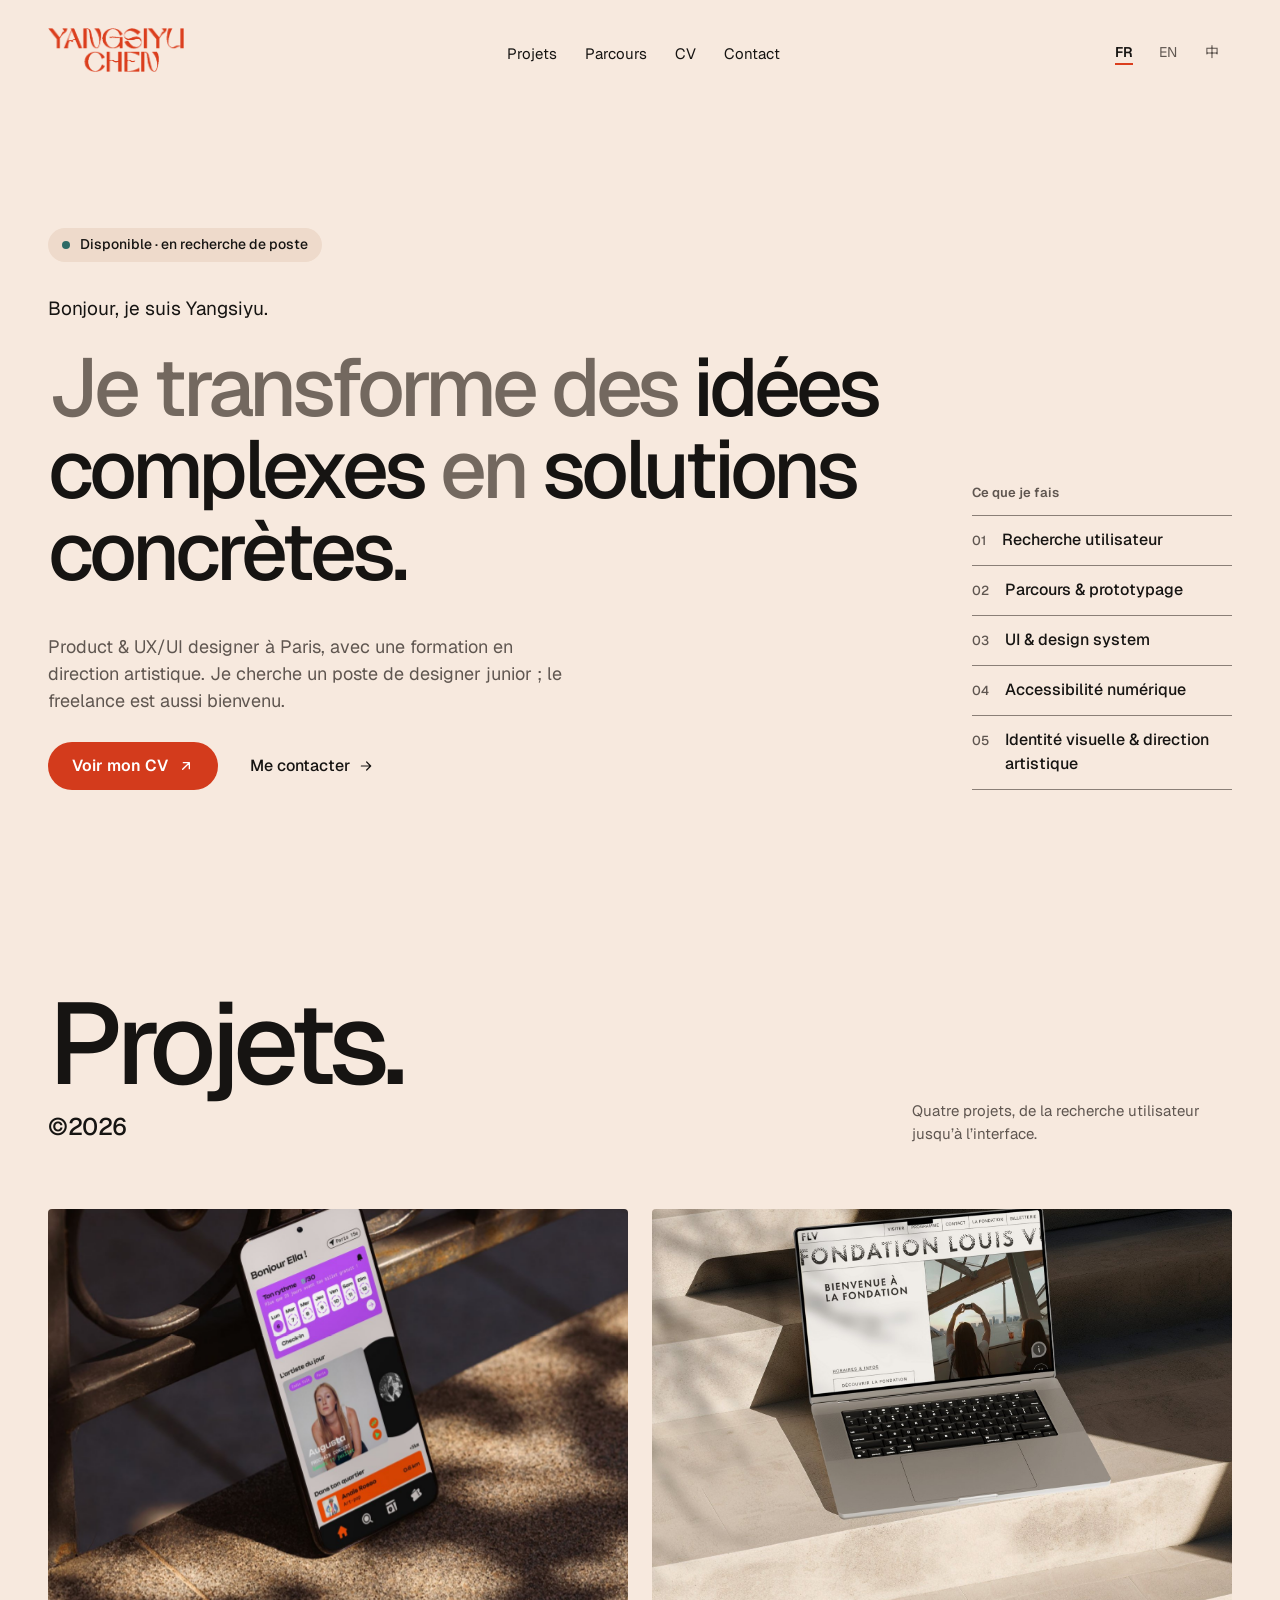
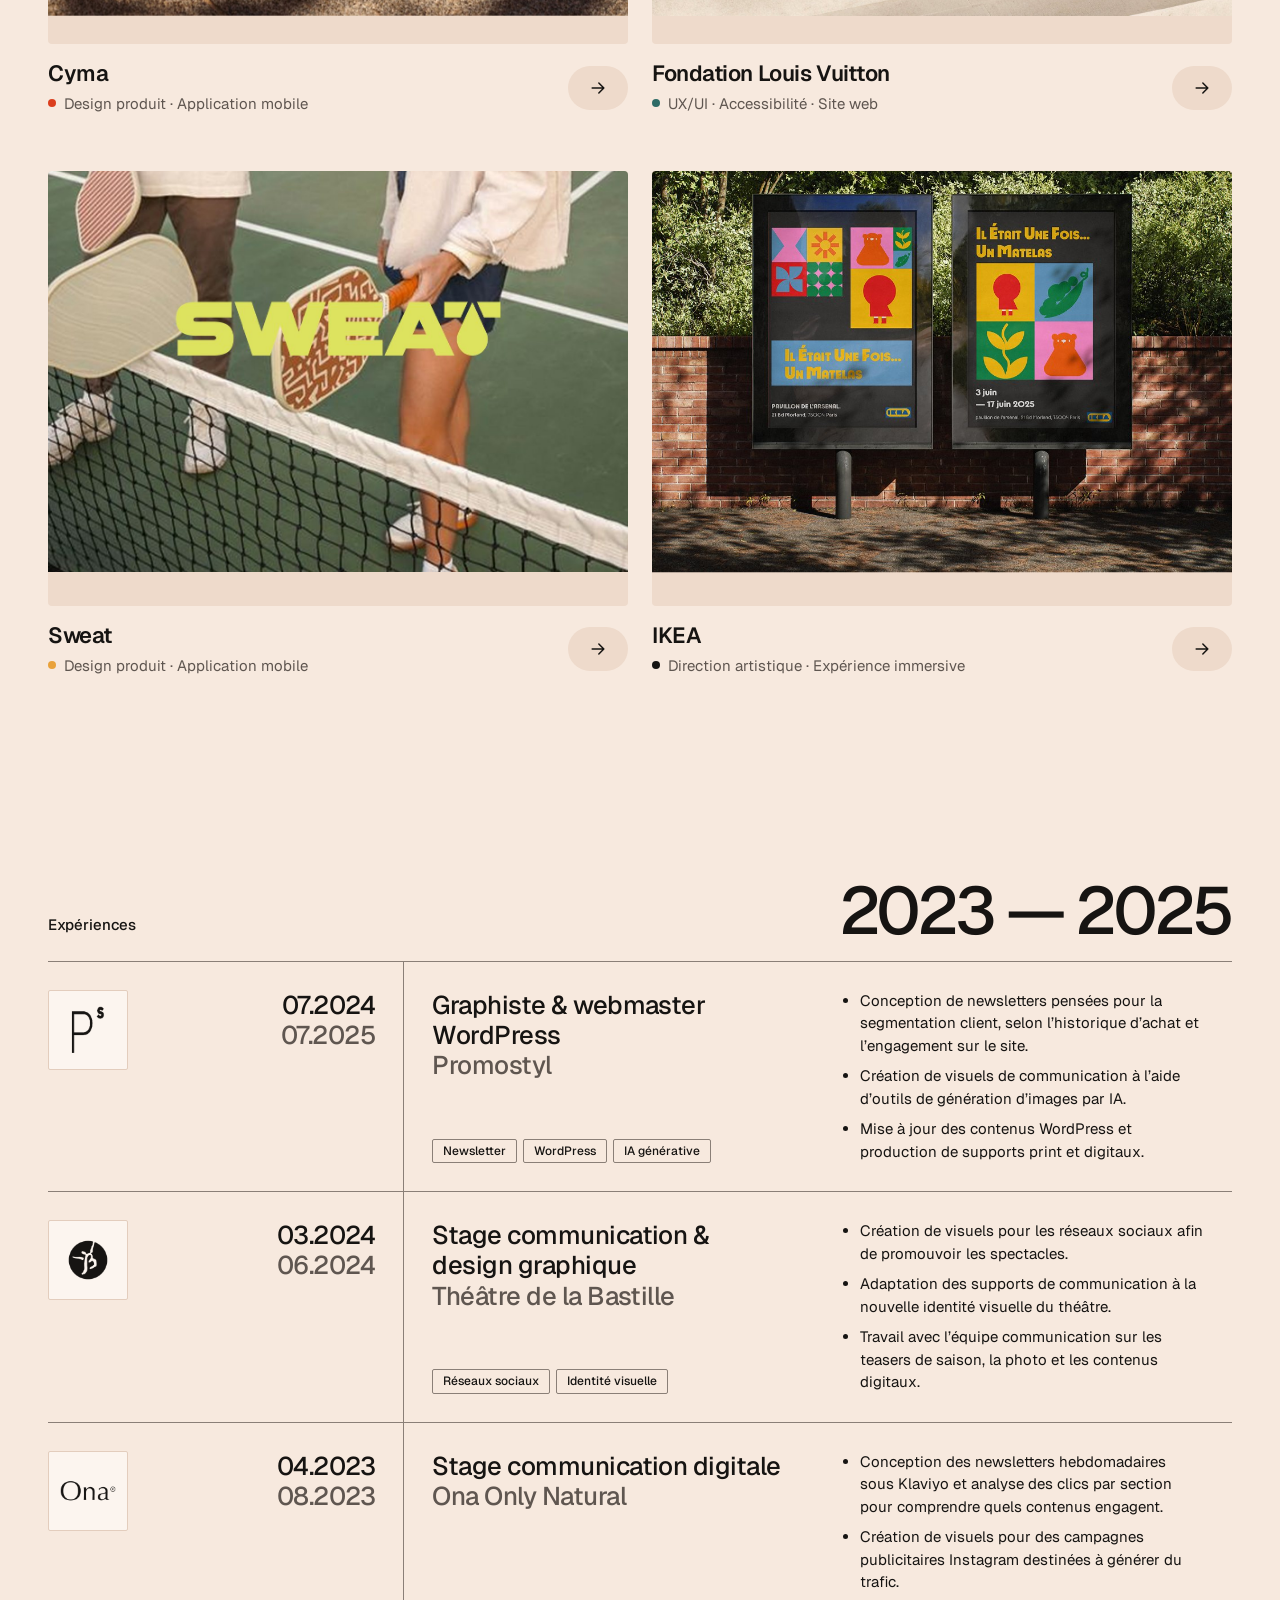
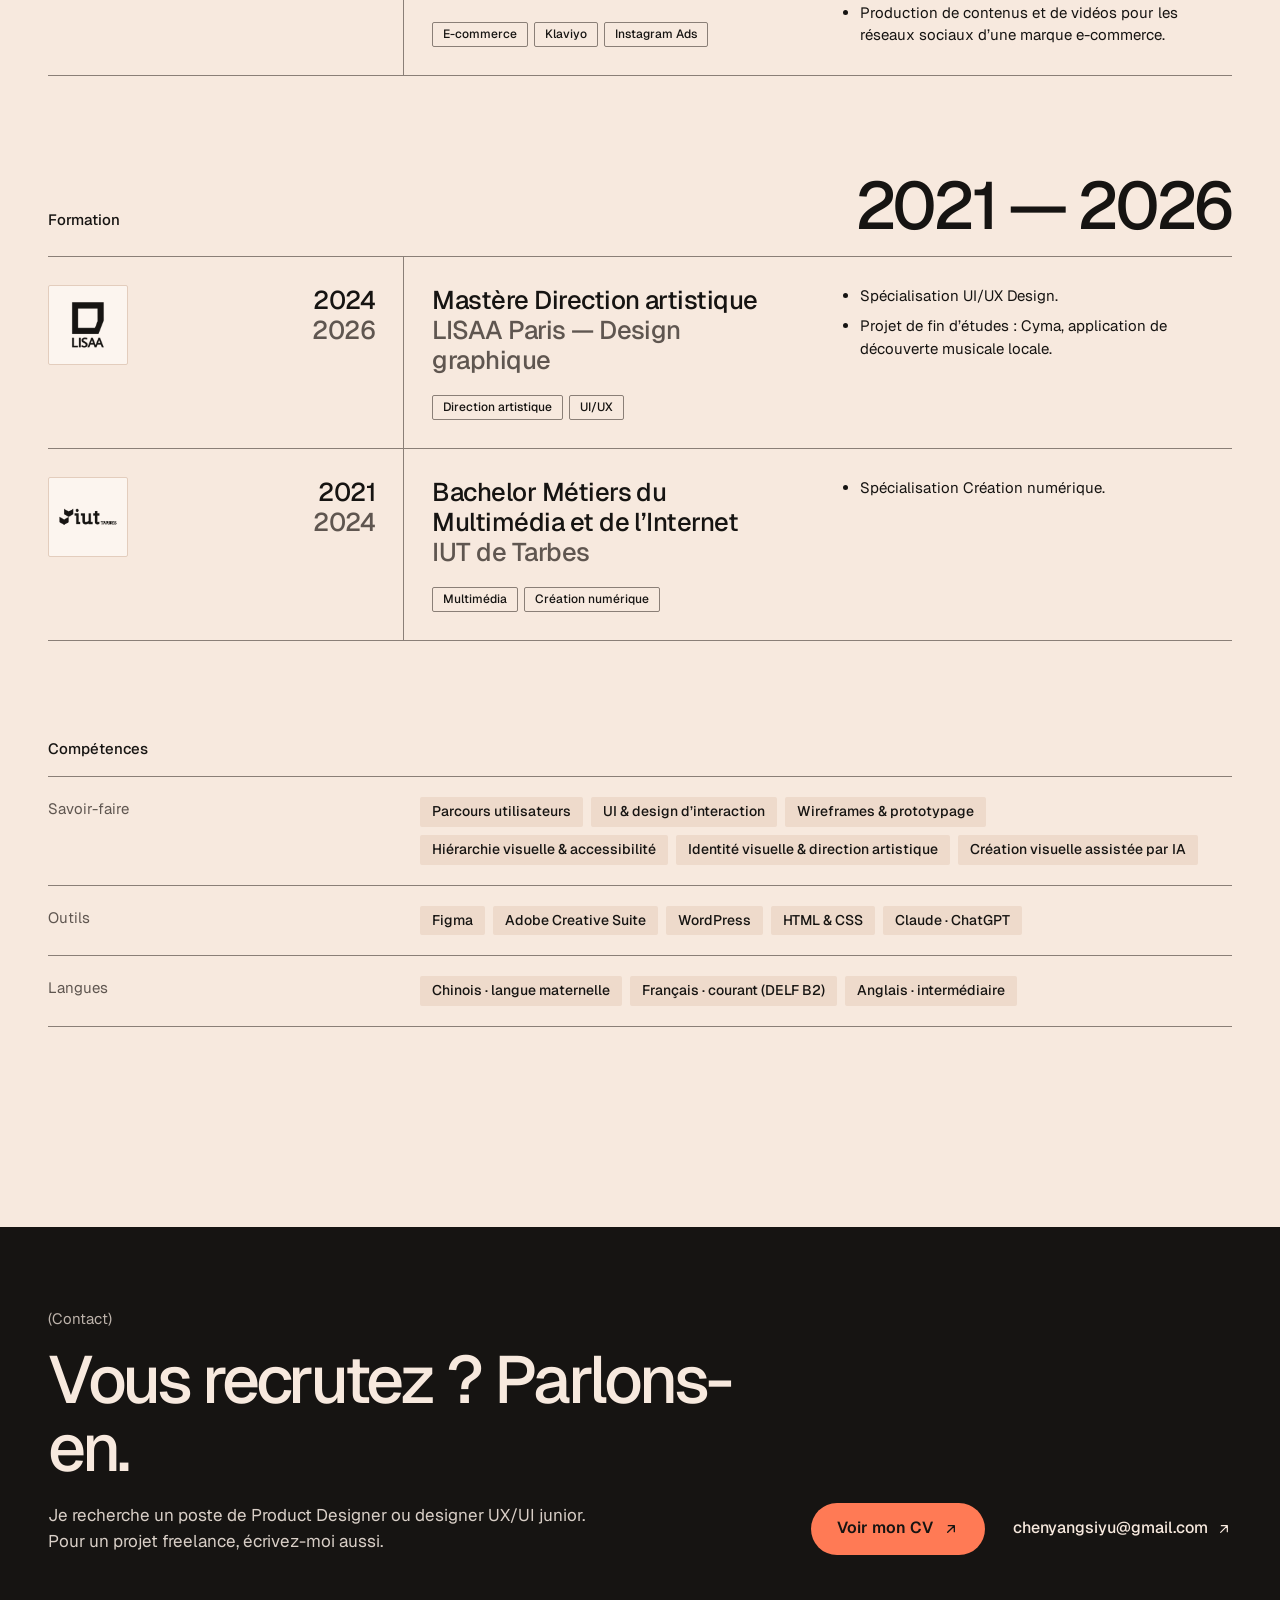
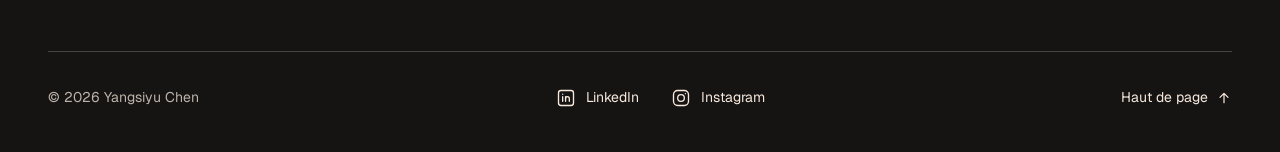
==== index.html @ a1f082fc "Add files via upload" ====
<!doctype html>
<html lang="fr">
<head>
<meta charset="utf-8">
<meta name="viewport" content="width=device-width, initial-scale=1">
<title>Yangsiyu Chen · Product &amp; UX/UI designer</title>
<meta name="description" content="Portfolio de Yangsiyu Chen, Product &amp; UX/UI designer à Paris : recherche utilisateur, prototypage, UI et accessibilité.">
<meta property="og:title" content="Yangsiyu Chen · Product &amp; UX/UI designer">
<meta property="og:description" content="Portfolio de Yangsiyu Chen, Product &amp; UX/UI designer à Paris : recherche utilisateur, prototypage, UI et accessibilité.">
<meta property="og:type" content="website">
<meta name="theme-color" content="#f7e9de">
<link rel="icon" type="image/png" href="assets/img/logo.png">
<link rel="alternate" hreflang="fr" href="index.html">
<link rel="alternate" hreflang="en" href="en/index.html">
<link rel="alternate" hreflang="zh-CN" href="zh/index.html">
<link rel="preconnect" href="https://fonts.googleapis.com">
<link rel="preconnect" href="https://fonts.gstatic.com" crossorigin>
<link rel="stylesheet" href="https://fonts.googleapis.com/css2?family=Geist:wght@300;400;500;600&amp;family=Noto+Sans+SC:wght@400;500;600&amp;display=swap">
<link rel="stylesheet" href="assets/css/base.css">
<link rel="stylesheet" href="assets/css/index.css">
<script src="assets/js/main.js" defer></script>
</head>
<body data-lang="fr">
<div id="top" class="site" lang="fr" style="background: #f7e9de; color: #161412; font-family: 'Geist', 'Noto Sans SC', system-ui, sans-serif; font-size: 16px; line-height: 1.55; min-height: 100%; overflow-x: hidden">
<div class="wrap" style="padding-top: 28px">

<header class="hdr">
<div class="hdr-logo"><a href="index.html" class="logo-link"><img src="assets/img/logo.png" alt="Yangsiyu Chen" style="width: auto; display: block"></a></div>
<nav aria-label="Navigation principale" class="hdr-nav">
<a href="#projets" class="nav-link">Projets</a>
<a href="#parcours" class="nav-link">Parcours</a>
<a href="assets/cv/CV_Yangsiyu_CHEN_EN.pdf" class="nav-link" target="_blank" rel="noopener">CV</a>
<a href="#contact" class="nav-link">Contact</a>
</nav>
<div role="group" aria-label="Langue" class="hdr-lang">

<button type="button" class="lang-btn" data-lang="fr" data-href="index.html" aria-pressed="true" style="min-width: 40px; min-height: 36px; padding: 0 6px; border: 0; border-radius: 0; background: transparent; color: #161412; font: inherit; font-size: 14px; font-weight: 600; text-decoration: underline; text-decoration-color: #db3e1d; text-decoration-thickness: 2px; text-underline-offset: 6px; cursor: pointer">FR</button>

<button type="button" class="lang-btn" data-lang="en" data-href="en/index.html" aria-pressed="false" style="min-width: 40px; min-height: 36px; padding: 0 6px; border: 0; border-radius: 0; background: transparent; color: #5f5650; font: inherit; font-size: 14px; font-weight: 400; text-decoration: none; text-decoration-color: #db3e1d; text-decoration-thickness: 2px; text-underline-offset: 6px; cursor: pointer">EN</button>

<button type="button" class="lang-btn" data-lang="zh" data-href="zh/index.html" aria-pressed="false" style="min-width: 40px; min-height: 36px; padding: 0 6px; border: 0; border-radius: 0; background: transparent; color: #5f5650; font: inherit; font-size: 14px; font-weight: 400; text-decoration: none; text-decoration-color: #db3e1d; text-decoration-thickness: 2px; text-underline-offset: 6px; cursor: pointer">中</button>

</div>
</header>

<section class="hero mt-hero">
<div style="min-width: 0; transform: translateY(0.0px); opacity: 1.000" data-hero="">
<p style="margin: 0 0 32px; display: inline-flex; align-items: center; gap: 10px; padding: 6px 14px; background: #eedacb; border-radius: 999px; font-size: 14px; font-weight: 500"><span aria-hidden="true" style="width: 8px; height: 8px; border-radius: 999px; background: #2e6b66"></span>Disponible · en recherche de poste</p>
<p style="margin: 0 0 24px; font-size: 19px">Bonjour, je suis Yangsiyu.</p>
<div class="slogan">
<h1 class="t-display"><span style="color: #73685f">Je transforme des </span><span style="color: #161412">idées complexes</span><span style="color: #73685f"> en </span><span style="color: #161412">solutions concrètes.</span></h1>
<p class="t-display slogan-over" aria-hidden="true" style="clip-path: circle(0px at 300px 180px); transition: clip-path .35s cubic-bezier(.2,.7,.2,1)"><span>Je transforme des </span><span>idées complexes</span><span> en </span><span>solutions concrètes.</span></p>
</div>
<p style="margin: 40px 0 0; max-width: 520px; font-size: 18px; line-height: 1.5; color: #5f5650">Product &amp; UX/UI designer à Paris, avec une formation en direction artistique. Je cherche un poste de designer junior ; le freelance est aussi bienvenu.</p>
<div style="margin-top: 28px; display: flex; flex-wrap: wrap; align-items: center; gap: 12px 32px">
<a href="assets/cv/CV_Yangsiyu_CHEN_EN.pdf" target="_blank" rel="noopener" class="btn-primary" style="display: inline-flex; align-items: center; gap: 10px; min-height: 48px; padding: 0 24px; border-radius: 999px; background: #d33b1c; color: #ffffff; font-weight: 600; text-decoration: none">Voir mon CV
<svg width="16" height="16" viewBox="0 0 24 24" fill="none" stroke="currentColor" stroke-width="2" stroke-linecap="round" stroke-linejoin="round" aria-hidden="true"><path d="M7 17L17 7M8 7h9v9"></path></svg></a>
<a href="#contact" class="text-link" style="display: inline-flex; align-items: center; gap: 8px; min-height: 48px; font-weight: 500">Me contacter
<svg width="16" height="16" viewBox="0 0 24 24" fill="none" stroke="currentColor" stroke-width="1.8" stroke-linecap="round" stroke-linejoin="round" aria-hidden="true"><path d="M5 12h14M13 6l6 6-6 6"></path></svg></a>
</div>
</div>
<div style="min-width: 0">
<p style="margin: 0 0 12px; font-size: 13px; font-weight: 600; color: #5f5650">Ce que je fais</p>
<ol aria-label="Ce que je fais" class="skills-list">

<li><span aria-hidden="true" style="font-size: 13px; color: #5f5650">01</span><span>Recherche utilisateur</span></li>

<li><span aria-hidden="true" style="font-size: 13px; color: #5f5650">02</span><span>Parcours &amp; prototypage</span></li>

<li><span aria-hidden="true" style="font-size: 13px; color: #5f5650">03</span><span>UI &amp; design system</span></li>

<li><span aria-hidden="true" style="font-size: 13px; color: #5f5650">04</span><span>Accessibilité numérique</span></li>

<li><span aria-hidden="true" style="font-size: 13px; color: #5f5650">05</span><span>Identité visuelle &amp; direction artistique</span></li>

</ol>
</div>
</section>

<section id="projets" aria-labelledby="works-title" class="mt-xl">
<div style="display: flex; flex-wrap: wrap; justify-content: space-between; align-items: flex-end; gap: 24px 48px">
<div style="flex: 3 1 400px; min-width: 0">
<h2 id="works-title" class="t-section">Projets.</h2>
<p style="margin: 12px 0 0; font-size: 24px; font-weight: 500; letter-spacing: -0.02em">©2026</p>
</div>
<p style="flex: 1 1 240px; margin: 0; max-width: 320px; font-size: 15px; color: #5f5650">Quatre projets, de la recherche utilisateur jusqu’à l’interface.</p>
</div>

<div class="works" style="margin-top: 64px">

<article class="work-card" style="min-width: 0; display: flex; flex-direction: column; gap: 16px">
<a href="cyma.html" data-par="1" tabindex="-1" aria-hidden="true" style="display: block; border-radius: 4px; overflow: hidden; aspect-ratio: 4 / 3; background: #eedacb">
<div class="cover-zoom" style="width: 100%; height: 100%">
<img src="assets/img/cyma/cyma-mockup.jpg" alt="" style="width: 100%; height: 100%; display: block; object-fit: cover; transform: translateY(0.0px) scale(1.12); will-change: transform" data-k="0">
</div>
</a>
<div style="display: flex; justify-content: space-between; align-items: center; gap: 16px">
<div style="min-width: 0">
<h3 class="work-title" style="margin: 0; font-size: 22px; line-height: 1.25; font-weight: 600; letter-spacing: -0.02em">Cyma</h3>
<p style="margin: 4px 0 0; display: flex; align-items: center; gap: 8px; font-size: 15px; color: #5f5650"><span aria-hidden="true" style="flex-shrink: 0; width: 8px; height: 8px; border-radius: 999px; background: #db3e1d"></span>Design produit · Application mobile</p>
</div>
<a href="cyma.html" class="arrow-btn" aria-label="Voir le projet Cyma" style="flex-shrink: 0; width: 60px; height: 44px; border-radius: 999px; background: #eedacb; display: flex; align-items: center; justify-content: center; color: #161412">
<svg width="20" height="20" viewBox="0 0 24 24" fill="none" stroke="currentColor" stroke-width="1.8" stroke-linecap="round" stroke-linejoin="round" aria-hidden="true"><path d="M5 12h14M13 6l6 6-6 6"></path></svg></a>
</div>
</article>

<article class="work-card" style="min-width: 0; display: flex; flex-direction: column; gap: 16px">
<a href="lv.html" data-par="1" tabindex="-1" aria-hidden="true" style="display: block; border-radius: 4px; overflow: hidden; aspect-ratio: 4 / 3; background: #eedacb">
<div class="cover-zoom" style="width: 100%; height: 100%">
<img src="assets/img/lv/lv-cover.jpg" alt="" style="width: 100%; height: 100%; display: block; object-fit: cover; transform: translateY(0.0px) scale(1.12); will-change: transform" data-k="0">
</div>
</a>
<div style="display: flex; justify-content: space-between; align-items: center; gap: 16px">
<div style="min-width: 0">
<h3 class="work-title" style="margin: 0; font-size: 22px; line-height: 1.25; font-weight: 600; letter-spacing: -0.02em">Fondation Louis Vuitton</h3>
<p style="margin: 4px 0 0; display: flex; align-items: center; gap: 8px; font-size: 15px; color: #5f5650"><span aria-hidden="true" style="flex-shrink: 0; width: 8px; height: 8px; border-radius: 999px; background: #2e6b66"></span>UX/UI · Accessibilité · Site web</p>
</div>
<a href="lv.html" class="arrow-btn" aria-label="Voir le projet Fondation Louis Vuitton" style="flex-shrink: 0; width: 60px; height: 44px; border-radius: 999px; background: #eedacb; display: flex; align-items: center; justify-content: center; color: #161412">
<svg width="20" height="20" viewBox="0 0 24 24" fill="none" stroke="currentColor" stroke-width="1.8" stroke-linecap="round" stroke-linejoin="round" aria-hidden="true"><path d="M5 12h14M13 6l6 6-6 6"></path></svg></a>
</div>
</article>

<article class="work-card" style="min-width: 0; display: flex; flex-direction: column; gap: 16px">
<a href="sweat.html" data-par="1" tabindex="-1" aria-hidden="true" style="display: block; border-radius: 4px; overflow: hidden; aspect-ratio: 4 / 3; background: #eedacb">
<div class="cover-zoom" style="width: 100%; height: 100%">
<img src="assets/img/sweat/sweat-9.jpg" alt="" style="width: 100%; height: 100%; display: block; object-fit: cover; transform: translateY(0.0px) scale(1.12); will-change: transform" data-k="0">
</div>
</a>
<div style="display: flex; justify-content: space-between; align-items: center; gap: 16px">
<div style="min-width: 0">
<h3 class="work-title" style="margin: 0; font-size: 22px; line-height: 1.25; font-weight: 600; letter-spacing: -0.02em">Sweat</h3>
<p style="margin: 4px 0 0; display: flex; align-items: center; gap: 8px; font-size: 15px; color: #5f5650"><span aria-hidden="true" style="flex-shrink: 0; width: 8px; height: 8px; border-radius: 999px; background: #e9a23b"></span>Design produit · Application mobile</p>
</div>
<a href="sweat.html" class="arrow-btn" aria-label="Voir le projet Sweat" style="flex-shrink: 0; width: 60px; height: 44px; border-radius: 999px; background: #eedacb; display: flex; align-items: center; justify-content: center; color: #161412">
<svg width="20" height="20" viewBox="0 0 24 24" fill="none" stroke="currentColor" stroke-width="1.8" stroke-linecap="round" stroke-linejoin="round" aria-hidden="true"><path d="M5 12h14M13 6l6 6-6 6"></path></svg></a>
</div>
</article>

<article class="work-card" style="min-width: 0; display: flex; flex-direction: column; gap: 16px">
<a href="ikea.html" data-par="1" tabindex="-1" aria-hidden="true" style="display: block; border-radius: 4px; overflow: hidden; aspect-ratio: 4 / 3; background: #eedacb">
<div class="cover-zoom" style="width: 100%; height: 100%">
<img src="assets/img/ikea/ikea-cover.jpg" alt="" style="width: 100%; height: 100%; display: block; object-fit: cover; transform: translateY(0.0px) scale(1.12); will-change: transform" data-k="0">
</div>
</a>
<div style="display: flex; justify-content: space-between; align-items: center; gap: 16px">
<div style="min-width: 0">
<h3 class="work-title" style="margin: 0; font-size: 22px; line-height: 1.25; font-weight: 600; letter-spacing: -0.02em">IKEA</h3>
<p style="margin: 4px 0 0; display: flex; align-items: center; gap: 8px; font-size: 15px; color: #5f5650"><span aria-hidden="true" style="flex-shrink: 0; width: 8px; height: 8px; border-radius: 999px; background: #161412"></span>Direction artistique · Expérience immersive</p>
</div>
<a href="ikea.html" class="arrow-btn" aria-label="Voir le projet IKEA" style="flex-shrink: 0; width: 60px; height: 44px; border-radius: 999px; background: #eedacb; display: flex; align-items: center; justify-content: center; color: #161412">
<svg width="20" height="20" viewBox="0 0 24 24" fill="none" stroke="currentColor" stroke-width="1.8" stroke-linecap="round" stroke-linejoin="round" aria-hidden="true"><path d="M5 12h14M13 6l6 6-6 6"></path></svg></a>
</div>
</article>

</div>
</section>

<section id="parcours" aria-labelledby="exp-title" class="mt-xl">
<div style="display: flex; flex-wrap: wrap; justify-content: space-between; align-items: flex-end; gap: 16px; padding-bottom: 16px; border-bottom: 1px solid #8a7f77">
<h2 id="exp-title" class="t-label" style="margin-bottom: 8px">Expériences</h2>
<p class="t-h1">2023 — 2025</p>
</div>

<article class="row exp-row">
<div class="row-a">
<div class="logo-tile"><img src="assets/img/logos/promostyl.png" alt=""></div>
<p class="exp-start t-h3" style="text-align: right">07.2024<br><span style="color: #5f5650">07.2025</span></p>
</div>
<div class="row-b">
<div style="display: flex; flex-direction: column; justify-content: space-between; gap: 20px; min-width: 0">
<h3 class="t-h3">Graphiste &amp; webmaster WordPress<br><span style="color: #5f5650">Promostyl</span></h3>
<ul style="margin: 0; padding: 0; list-style: none; display: flex; flex-wrap: wrap; gap: 6px">

<li style="padding: 2px 10px; border: 1px solid #8a7f77; border-radius: 2px; font-size: 12px; font-weight: 500">Newsletter</li>

<li style="padding: 2px 10px; border: 1px solid #8a7f77; border-radius: 2px; font-size: 12px; font-weight: 500">WordPress</li>

<li style="padding: 2px 10px; border: 1px solid #8a7f77; border-radius: 2px; font-size: 12px; font-weight: 500">IA générative</li>

</ul>
</div>
<ul style="margin: 0; padding: 0 0 0 18px; display: flex; flex-direction: column; gap: 8px; font-size: 15px; line-height: 1.5; min-width: 0">

<li>Conception de newsletters pensées pour la segmentation client, selon l’historique d’achat et l’engagement sur le site.</li>

<li>Création de visuels de communication à l’aide d’outils de génération d’images par IA.</li>

<li>Mise à jour des contenus WordPress et production de supports print et digitaux.</li>

</ul>
</div>
</article>

<article class="row exp-row">
<div class="row-a">
<div class="logo-tile"><img src="assets/img/logos/bastille.png" alt=""></div>
<p class="exp-start t-h3" style="text-align: right">03.2024<br><span style="color: #5f5650">06.2024</span></p>
</div>
<div class="row-b">
<div style="display: flex; flex-direction: column; justify-content: space-between; gap: 20px; min-width: 0">
<h3 class="t-h3">Stage communication &amp; design graphique<br><span style="color: #5f5650">Théâtre de la Bastille</span></h3>
<ul style="margin: 0; padding: 0; list-style: none; display: flex; flex-wrap: wrap; gap: 6px">

<li style="padding: 2px 10px; border: 1px solid #8a7f77; border-radius: 2px; font-size: 12px; font-weight: 500">Réseaux sociaux</li>

<li style="padding: 2px 10px; border: 1px solid #8a7f77; border-radius: 2px; font-size: 12px; font-weight: 500">Identité visuelle</li>

</ul>
</div>
<ul style="margin: 0; padding: 0 0 0 18px; display: flex; flex-direction: column; gap: 8px; font-size: 15px; line-height: 1.5; min-width: 0">

<li>Création de visuels pour les réseaux sociaux afin de promouvoir les spectacles.</li>

<li>Adaptation des supports de communication à la nouvelle identité visuelle du théâtre.</li>

<li>Travail avec l’équipe communication sur les teasers de saison, la photo et les contenus digitaux.</li>

</ul>
</div>
</article>

<article class="row exp-row">
<div class="row-a">
<div class="logo-tile"><img src="assets/img/logos/ona.png" alt=""></div>
<p class="exp-start t-h3" style="text-align: right">04.2023<br><span style="color: #5f5650">08.2023</span></p>
</div>
<div class="row-b">
<div style="display: flex; flex-direction: column; justify-content: space-between; gap: 20px; min-width: 0">
<h3 class="t-h3">Stage communication digitale<br><span style="color: #5f5650">Ona Only Natural</span></h3>
<ul style="margin: 0; padding: 0; list-style: none; display: flex; flex-wrap: wrap; gap: 6px">

<li style="padding: 2px 10px; border: 1px solid #8a7f77; border-radius: 2px; font-size: 12px; font-weight: 500">E-commerce</li>

<li style="padding: 2px 10px; border: 1px solid #8a7f77; border-radius: 2px; font-size: 12px; font-weight: 500">Klaviyo</li>

<li style="padding: 2px 10px; border: 1px solid #8a7f77; border-radius: 2px; font-size: 12px; font-weight: 500">Instagram Ads</li>

</ul>
</div>
<ul style="margin: 0; padding: 0 0 0 18px; display: flex; flex-direction: column; gap: 8px; font-size: 15px; line-height: 1.5; min-width: 0">

<li>Conception des newsletters hebdomadaires sous Klaviyo et analyse des clics par section pour comprendre quels contenus engagent.</li>

<li>Création de visuels pour des campagnes publicitaires Instagram destinées à générer du trafic.</li>

<li>Production de contenus et de vidéos pour les réseaux sociaux d’une marque e-commerce.</li>

</ul>
</div>
</article>


<div class="mt-m" style="display: flex; flex-wrap: wrap; justify-content: space-between; align-items: flex-end; gap: 16px; padding-bottom: 16px; border-bottom: 1px solid #8a7f77">
<h2 class="t-label" style="margin-bottom: 8px">Formation</h2>
<p class="t-h1">2021 — 2026</p>
</div>

<article class="row exp-row">
<div class="row-a">
<div class="logo-tile"><img src="assets/img/logos/lisaa.png" alt=""></div>
<p class="exp-start t-h3" style="text-align: right">2024<br><span style="color: #5f5650">2026</span></p>
</div>
<div class="row-b">
<div style="display: flex; flex-direction: column; justify-content: space-between; gap: 20px; min-width: 0">
<h3 class="t-h3">Mastère Direction artistique<br><span style="color: #5f5650">LISAA Paris — Design graphique</span></h3>
<ul style="margin: 0; padding: 0; list-style: none; display: flex; flex-wrap: wrap; gap: 6px">

<li style="padding: 2px 10px; border: 1px solid #8a7f77; border-radius: 2px; font-size: 12px; font-weight: 500">Direction artistique</li>

<li style="padding: 2px 10px; border: 1px solid #8a7f77; border-radius: 2px; font-size: 12px; font-weight: 500">UI/UX</li>

</ul>
</div>
<ul style="margin: 0; padding: 0 0 0 18px; display: flex; flex-direction: column; gap: 8px; font-size: 15px; line-height: 1.5; min-width: 0">

<li>Spécialisation UI/UX Design.</li>

<li>Projet de fin d’études : Cyma, application de découverte musicale locale.</li>

</ul>
</div>
</article>

<article class="row exp-row">
<div class="row-a">
<div class="logo-tile"><img src="assets/img/logos/iut.png" alt=""></div>
<p class="exp-start t-h3" style="text-align: right">2021<br><span style="color: #5f5650">2024</span></p>
</div>
<div class="row-b">
<div style="display: flex; flex-direction: column; justify-content: space-between; gap: 20px; min-width: 0">
<h3 class="t-h3">Bachelor Métiers du Multimédia et de l’Internet<br><span style="color: #5f5650">IUT de Tarbes</span></h3>
<ul style="margin: 0; padding: 0; list-style: none; display: flex; flex-wrap: wrap; gap: 6px">

<li style="padding: 2px 10px; border: 1px solid #8a7f77; border-radius: 2px; font-size: 12px; font-weight: 500">Multimédia</li>

<li style="padding: 2px 10px; border: 1px solid #8a7f77; border-radius: 2px; font-size: 12px; font-weight: 500">Création numérique</li>

</ul>
</div>
<ul style="margin: 0; padding: 0 0 0 18px; display: flex; flex-direction: column; gap: 8px; font-size: 15px; line-height: 1.5; min-width: 0">

<li>Spécialisation Création numérique.</li>

</ul>
</div>
</article>


<div class="mt-m" style="padding-bottom: 16px; border-bottom: 1px solid #8a7f77">
<h2 class="t-label">Compétences</h2>
</div>

<div class="skills exp-row">
<p style="margin: 0; font-size: 15px; color: #5f5650">Savoir-faire</p>
<ul style="margin: 0; padding: 0; list-style: none; display: flex; flex-wrap: wrap; gap: 8px; min-width: 0">

<li class="skill-chip" style="padding: 4px 12px; background: #eedacb; border-radius: 2px; font-size: 14px; font-weight: 500">Parcours utilisateurs</li>

<li class="skill-chip" style="padding: 4px 12px; background: #eedacb; border-radius: 2px; font-size: 14px; font-weight: 500">UI &amp; design d’interaction</li>

<li class="skill-chip" style="padding: 4px 12px; background: #eedacb; border-radius: 2px; font-size: 14px; font-weight: 500">Wireframes &amp; prototypage</li>

<li class="skill-chip" style="padding: 4px 12px; background: #eedacb; border-radius: 2px; font-size: 14px; font-weight: 500">Hiérarchie visuelle &amp; accessibilité</li>

<li class="skill-chip" style="padding: 4px 12px; background: #eedacb; border-radius: 2px; font-size: 14px; font-weight: 500">Identité visuelle &amp; direction artistique</li>

<li class="skill-chip" style="padding: 4px 12px; background: #eedacb; border-radius: 2px; font-size: 14px; font-weight: 500">Création visuelle assistée par IA</li>

</ul>
</div>

<div class="skills exp-row">
<p style="margin: 0; font-size: 15px; color: #5f5650">Outils</p>
<ul style="margin: 0; padding: 0; list-style: none; display: flex; flex-wrap: wrap; gap: 8px; min-width: 0">

<li class="skill-chip" style="padding: 4px 12px; background: #eedacb; border-radius: 2px; font-size: 14px; font-weight: 500">Figma</li>

<li class="skill-chip" style="padding: 4px 12px; background: #eedacb; border-radius: 2px; font-size: 14px; font-weight: 500">Adobe Creative Suite</li>

<li class="skill-chip" style="padding: 4px 12px; background: #eedacb; border-radius: 2px; font-size: 14px; font-weight: 500">WordPress</li>

<li class="skill-chip" style="padding: 4px 12px; background: #eedacb; border-radius: 2px; font-size: 14px; font-weight: 500">HTML &amp; CSS</li>

<li class="skill-chip" style="padding: 4px 12px; background: #eedacb; border-radius: 2px; font-size: 14px; font-weight: 500">Claude · ChatGPT</li>

</ul>
</div>

<div class="skills exp-row">
<p style="margin: 0; font-size: 15px; color: #5f5650">Langues</p>
<ul style="margin: 0; padding: 0; list-style: none; display: flex; flex-wrap: wrap; gap: 8px; min-width: 0">

<li class="skill-chip" style="padding: 4px 12px; background: #eedacb; border-radius: 2px; font-size: 14px; font-weight: 500">Chinois · langue maternelle</li>

<li class="skill-chip" style="padding: 4px 12px; background: #eedacb; border-radius: 2px; font-size: 14px; font-weight: 500">Français · courant (DELF B2)</li>

<li class="skill-chip" style="padding: 4px 12px; background: #eedacb; border-radius: 2px; font-size: 14px; font-weight: 500">Anglais · intermédiaire</li>

</ul>
</div>

</section>
</div>

<footer id="contact" class="mt-xl" style="background: #161412; color: #f7e9de">
<div class="foot-in">
<div style="display: flex; flex-wrap: wrap; justify-content: space-between; align-items: flex-end; gap: 32px">
<div style="flex: 1 1 480px; min-width: 0">
<p style="margin: 0; font-size: 15px; color: #bdb3ab">(Contact)</p>
<h2 class="t-h1" style="margin-top: 16px">Vous recrutez ? Parlons-en.</h2>
<p style="margin: 20px 0 0; max-width: 560px; font-size: 17px; color: #d9cfc7">Je recherche un poste de Product Designer ou designer UX/UI junior. Pour un projet freelance, écrivez-moi aussi.</p>
</div>
<div style="display: flex; flex-wrap: wrap; align-items: center; gap: 12px 28px; min-width: 0">
<a href="assets/cv/CV_Yangsiyu_CHEN_EN.pdf" target="_blank" rel="noopener" class="foot-btn" style="display: inline-flex; align-items: center; gap: 10px; min-height: 52px; padding: 0 26px; border-radius: 999px; background: #ff7a55; color: #161412; font-weight: 600; text-decoration: none">Voir mon CV
<svg width="16" height="16" viewBox="0 0 24 24" fill="none" stroke="currentColor" stroke-width="2" stroke-linecap="round" stroke-linejoin="round" aria-hidden="true"><path d="M7 17L17 7M8 7h9v9"></path></svg></a>
<a href="mailto:chenyangsiyu@gmail.com" class="foot-text" style="display: inline-flex; align-items: center; gap: 8px; min-height: 48px; font-weight: 500; overflow-wrap: anywhere">chenyangsiyu@gmail.com
<svg width="16" height="16" viewBox="0 0 24 24" fill="none" stroke="currentColor" stroke-width="1.8" stroke-linecap="round" stroke-linejoin="round" aria-hidden="true"><path d="M7 17L17 7M8 7h9v9"></path></svg></a>
</div>
</div>
<div style="margin-top: 96px; padding-top: 24px; border-top: 1px solid #4a423d; display: flex; flex-wrap: wrap; justify-content: space-between; align-items: center; gap: 16px 32px; font-size: 14px">
<span style="color: #bdb3ab">© 2026 Yangsiyu Chen</span>
<ul aria-label="Réseaux sociaux" style="margin: 0; padding: 0; list-style: none; display: flex; flex-wrap: wrap; gap: 8px 32px">
<li><a href="https://www.linkedin.com/in/yangsiyu-chen-5bbab8222" class="foot-link" style="display: inline-flex; align-items: center; gap: 10px; min-height: 44px">
<svg width="20" height="20" viewBox="0 0 24 24" fill="none" stroke="currentColor" stroke-width="1.6" stroke-linecap="round" stroke-linejoin="round" aria-hidden="true"><rect x="3" y="3" width="18" height="18" rx="3"></rect><path d="M8 10.5V16M8 7.5v.1M11.5 16v-5.5M11.5 13c0-1.7 1-2.6 2.3-2.6s2.2.9 2.2 2.6V16"></path></svg>LinkedIn</a></li>
<li><a href="https://www.instagram.com/cysy.crea/" class="foot-link" style="display: inline-flex; align-items: center; gap: 10px; min-height: 44px">
<svg width="20" height="20" viewBox="0 0 24 24" fill="none" stroke="currentColor" stroke-width="1.6" stroke-linecap="round" stroke-linejoin="round" aria-hidden="true"><rect x="3" y="3" width="18" height="18" rx="5"></rect><circle cx="12" cy="12" r="4"></circle><path d="M17.3 6.7v.1"></path></svg>Instagram</a></li>
</ul>
<a href="#top" class="foot-link" style="display: inline-flex; align-items: center; gap: 8px; min-height: 44px">Haut de page
<svg width="16" height="16" viewBox="0 0 24 24" fill="none" stroke="currentColor" stroke-width="1.8" stroke-linecap="round" stroke-linejoin="round" aria-hidden="true"><path d="M12 19V5M6 11l6-6 6 6"></path></svg></a>
</div>
</div>
</footer>
</div>
</body>
</html>
---- assets/css/base.css ----
/* Shared basics. Page-specific styles live in the other files of this folder. */
html{-webkit-text-size-adjust:100%;scroll-behavior:smooth}
@media (prefers-reduced-motion: reduce){html{scroll-behavior:auto}}
body{margin:0;background:#f7e9de}
---- assets/css/index.css ----
body{margin:0;background:#f7e9de}
.site *,.site *::before,.site *::after{box-sizing:border-box}
.site img{max-width:100%}
a{color:#b5301a}a:hover{color:#161412}
a:focus-visible,button:focus-visible{outline:2px solid #b5301a;outline-offset:3px}
.wrap{max-width:1280px;margin:0 auto;padding-left:48px;padding-right:48px}
.t-display{margin:0;font-weight:500;font-size:clamp(2.5rem,6.4vw,6rem);line-height:1;letter-spacing:-0.05em;overflow-wrap:break-word}
.t-section{margin:0;font-weight:500;font-size:clamp(3rem,9vw,8rem);line-height:.92;letter-spacing:-0.06em}
.t-h1{margin:0;font-weight:500;font-size:clamp(2.25rem,5.2vw,4.75rem);line-height:1.02;letter-spacing:-0.05em}
.t-h3{margin:0;font-weight:500;font-size:clamp(1.25rem,2vw,1.625rem);line-height:1.18;letter-spacing:-0.02em}
.t-label{margin:0;font-size:15px;font-weight:500}
[lang="zh-CN"] .t-display{line-height:1.18;letter-spacing:-0.02em}
[lang="zh-CN"] .t-section{line-height:1.05;letter-spacing:-0.03em}
[lang="zh-CN"] .t-h1{line-height:1.15;letter-spacing:-0.02em}
.mt-hero{margin-top:150px}.mt-xl{margin-top:200px}.mt-m{margin-top:96px}
.hdr{display:grid;grid-template-columns:auto minmax(0,1fr) auto;grid-template-areas:'logo nav lang';align-items:center;gap:16px 32px;font-size:15px}
.hdr-logo{grid-area:logo}.hdr-logo img{height:44px}
.hdr-nav{grid-area:nav;justify-self:center;display:flex;flex-wrap:wrap;gap:8px 28px}
.hdr-lang{grid-area:lang;display:flex;gap:4px}
.hero{display:grid;grid-template-columns:minmax(0,1fr) minmax(220px,260px);gap:48px;align-items:end}
.slogan{position:relative;max-width:1040px;cursor:default}
.slogan-over{position:absolute;inset:-100px;padding:100px;background:#161412;color:#f7e9de;pointer-events:none}
.skills-list{margin:0;padding:0;list-style:none;border-top:1px solid #8a7f77}
.skills-list li{display:flex;gap:16px;align-items:baseline;padding:12px 0;border-bottom:1px solid #8a7f77;font-size:16px;font-weight:500}
.works{display:grid;grid-template-columns:repeat(auto-fill,minmax(min(100%,420px),1fr));gap:56px 24px}
.row{display:grid;grid-template-columns:minmax(220px,3fr) minmax(0,7fr);border-bottom:1px solid #8a7f77}
.row-a{display:flex;justify-content:space-between;gap:24px;padding:28px 28px 28px 0}
.row-b{display:grid;grid-template-columns:repeat(auto-fit,minmax(240px,1fr));gap:20px 48px;padding:28px;border-left:1px solid #8a7f77}
.logo-tile{flex-shrink:0;width:80px;height:80px;border-radius:2px;background:#fcf5ef;border:1px solid #e3cdbd;display:flex;align-items:center;justify-content:center;overflow:hidden}
.logo-tile img{width:100%;height:100%;object-fit:contain;display:block}
.skills{display:grid;grid-template-columns:minmax(220px,3fr) minmax(0,7fr);gap:12px 24px;padding:20px 0;border-bottom:1px solid #8a7f77}
.foot-in{max-width:1280px;margin:0 auto;padding:80px 48px 32px}
.nav-link{color:#161412;text-decoration:none;background-image:linear-gradient(currentColor,currentColor);background-size:0 1px;background-repeat:no-repeat;background-position:0 100%;transition:background-size .3s ease,color .2s ease}
.nav-link:hover{color:#b5301a;background-size:100% 1px}
.logo-link{display:inline-block;transition:opacity .2s ease}
.logo-link:hover{opacity:.75}
.lang-btn{transition:color .2s ease}
.lang-btn:hover{color:#b5301a !important}
.btn-primary{transition:background-color .2s ease}
.btn-primary:hover{background:#b5301a !important;color:#ffffff !important}
.text-link{color:#161412;text-decoration:none;transition:color .2s ease,gap .25s ease}
.text-link:hover{color:#b5301a;gap:14px !important}
.work-card .cover-zoom{transition:transform .6s cubic-bezier(.2,.7,.2,1)}
.work-card:hover .cover-zoom{transform:scale(1.04)}
.work-card .work-title{transition:color .2s ease}
.work-card:hover .work-title{color:#b5301a}
.work-card .arrow-btn{transition:background-color .2s ease,color .2s ease,transform .25s ease}
.work-card:hover .arrow-btn{background:#d33b1c !important;color:#ffffff !important;transform:translateX(4px)}
.exp-row{transition:background-color .25s ease}
.exp-row:hover{background:#eedacb}
.exp-row .exp-start{transition:color .2s ease}
.exp-row:hover .exp-start{color:#b5301a}
.skill-chip{transition:background-color .2s ease,color .2s ease,box-shadow .2s ease}
.skill-chip:hover{background:#fcf5ef;color:#b5301a;box-shadow:inset 0 0 0 1px #b5301a}
.foot-link{color:#f7e9de;text-decoration:none;transition:color .2s ease}
.foot-link:hover{color:#ff8a66}
.foot-link:focus-visible,.foot-text:focus-visible,.foot-btn:focus-visible{outline-color:#ff8a66}
.foot-btn{transition:background-color .2s ease,color .2s ease}
.foot-btn:hover{background:#f7e9de !important;color:#161412 !important}
.foot-text{color:#f7e9de;text-decoration:none;transition:color .2s ease,gap .25s ease}
.foot-text:hover{color:#ff8a66;gap:14px !important}
@media (max-width:900px){
.hero{grid-template-columns:minmax(0,1fr)}
.row,.skills{grid-template-columns:minmax(0,1fr)}
.row-a{padding:28px 0 12px}
.row-b{border-left:0;padding:0 0 28px}
.skills{gap:8px}
}
@media (max-width:640px){
.wrap{padding-left:20px;padding-right:20px}
.hdr{grid-template-columns:minmax(0,1fr) auto;grid-template-areas:'logo lang' 'nav nav';gap:12px 16px}
.hdr-logo img{height:36px}
.hdr-nav{justify-self:stretch;justify-content:space-between;gap:8px 16px;padding-top:12px;border-top:1px solid #e3cdbd}
.mt-hero{margin-top:72px}.mt-xl{margin-top:120px}.mt-m{margin-top:64px}
.foot-in{padding:56px 20px 24px}
.logo-tile{width:64px;height:64px}
}
@media (hover:none){.slogan-over{display:none}}
@media (prefers-reduced-motion: reduce){.work-card .cover-zoom,.nav-link,.exp-row,.text-link,.foot-text,.work-card .arrow-btn,.skill-chip{transition:none}}
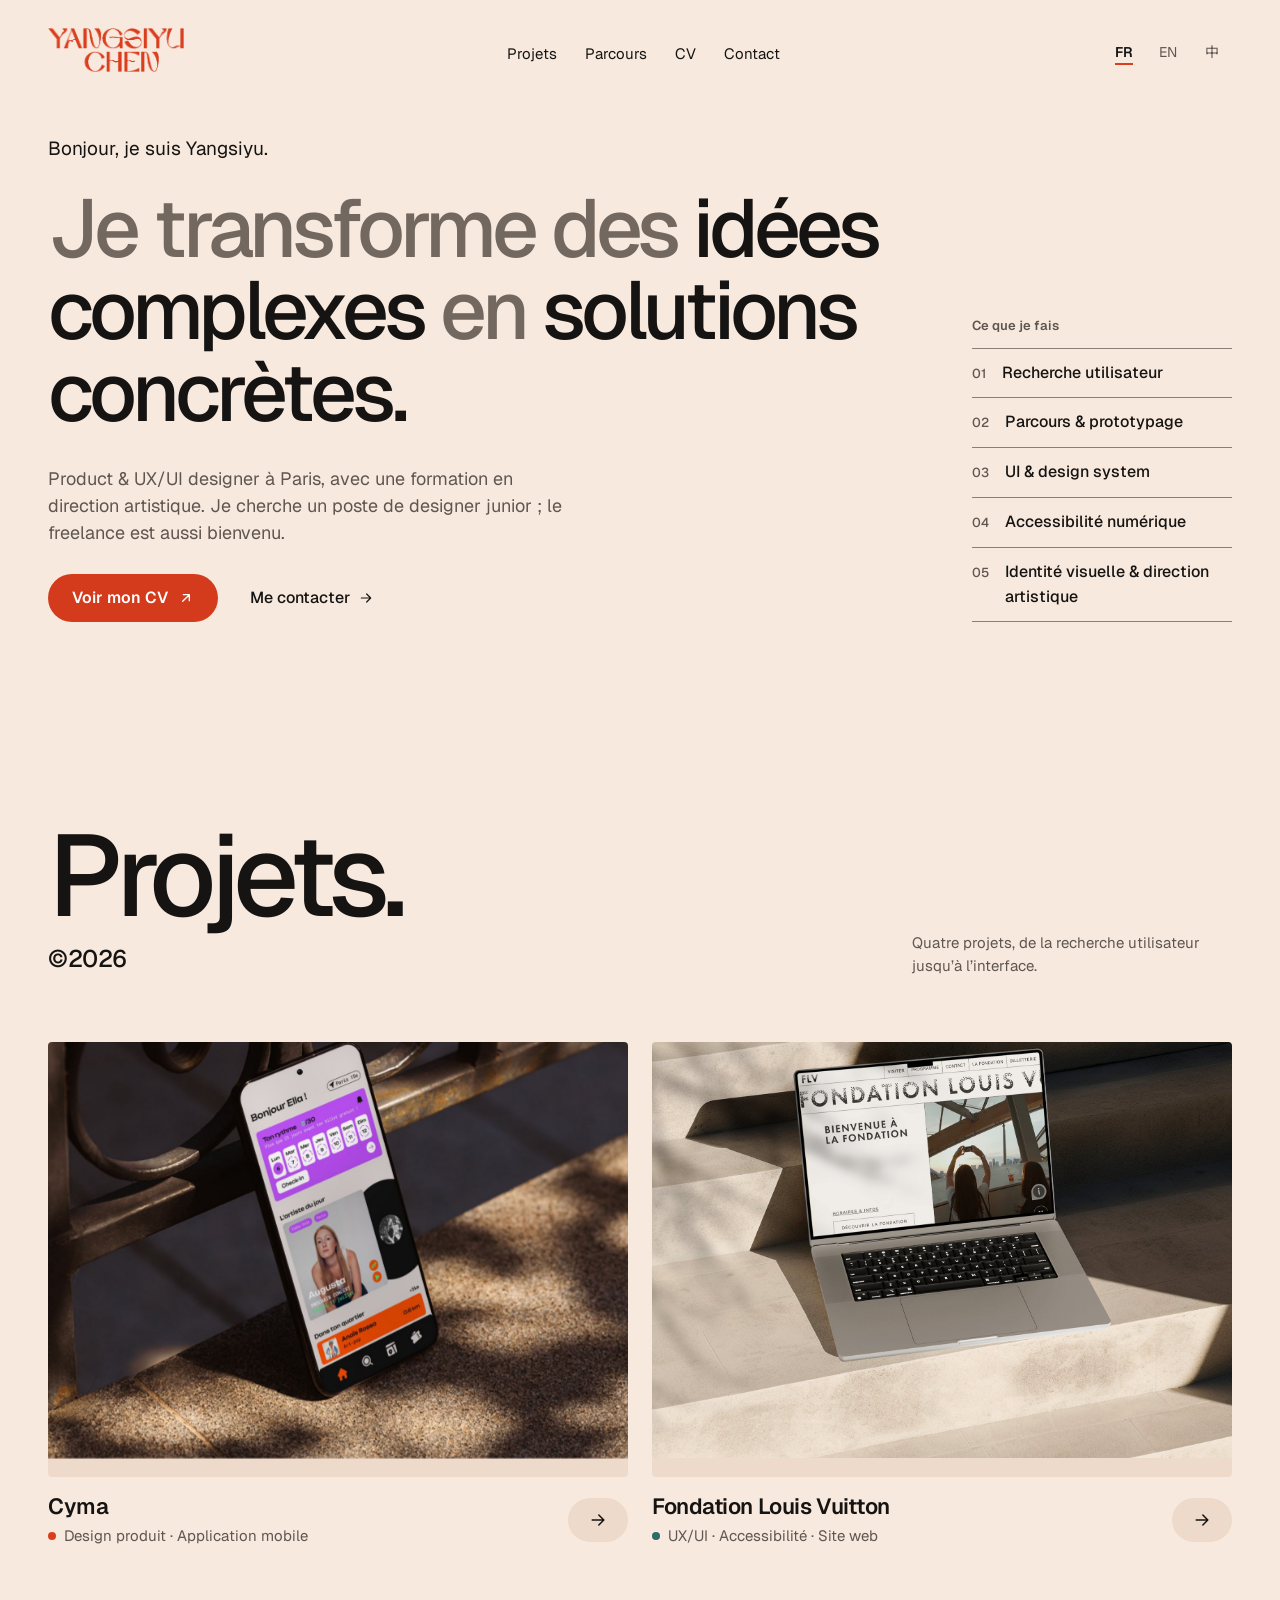
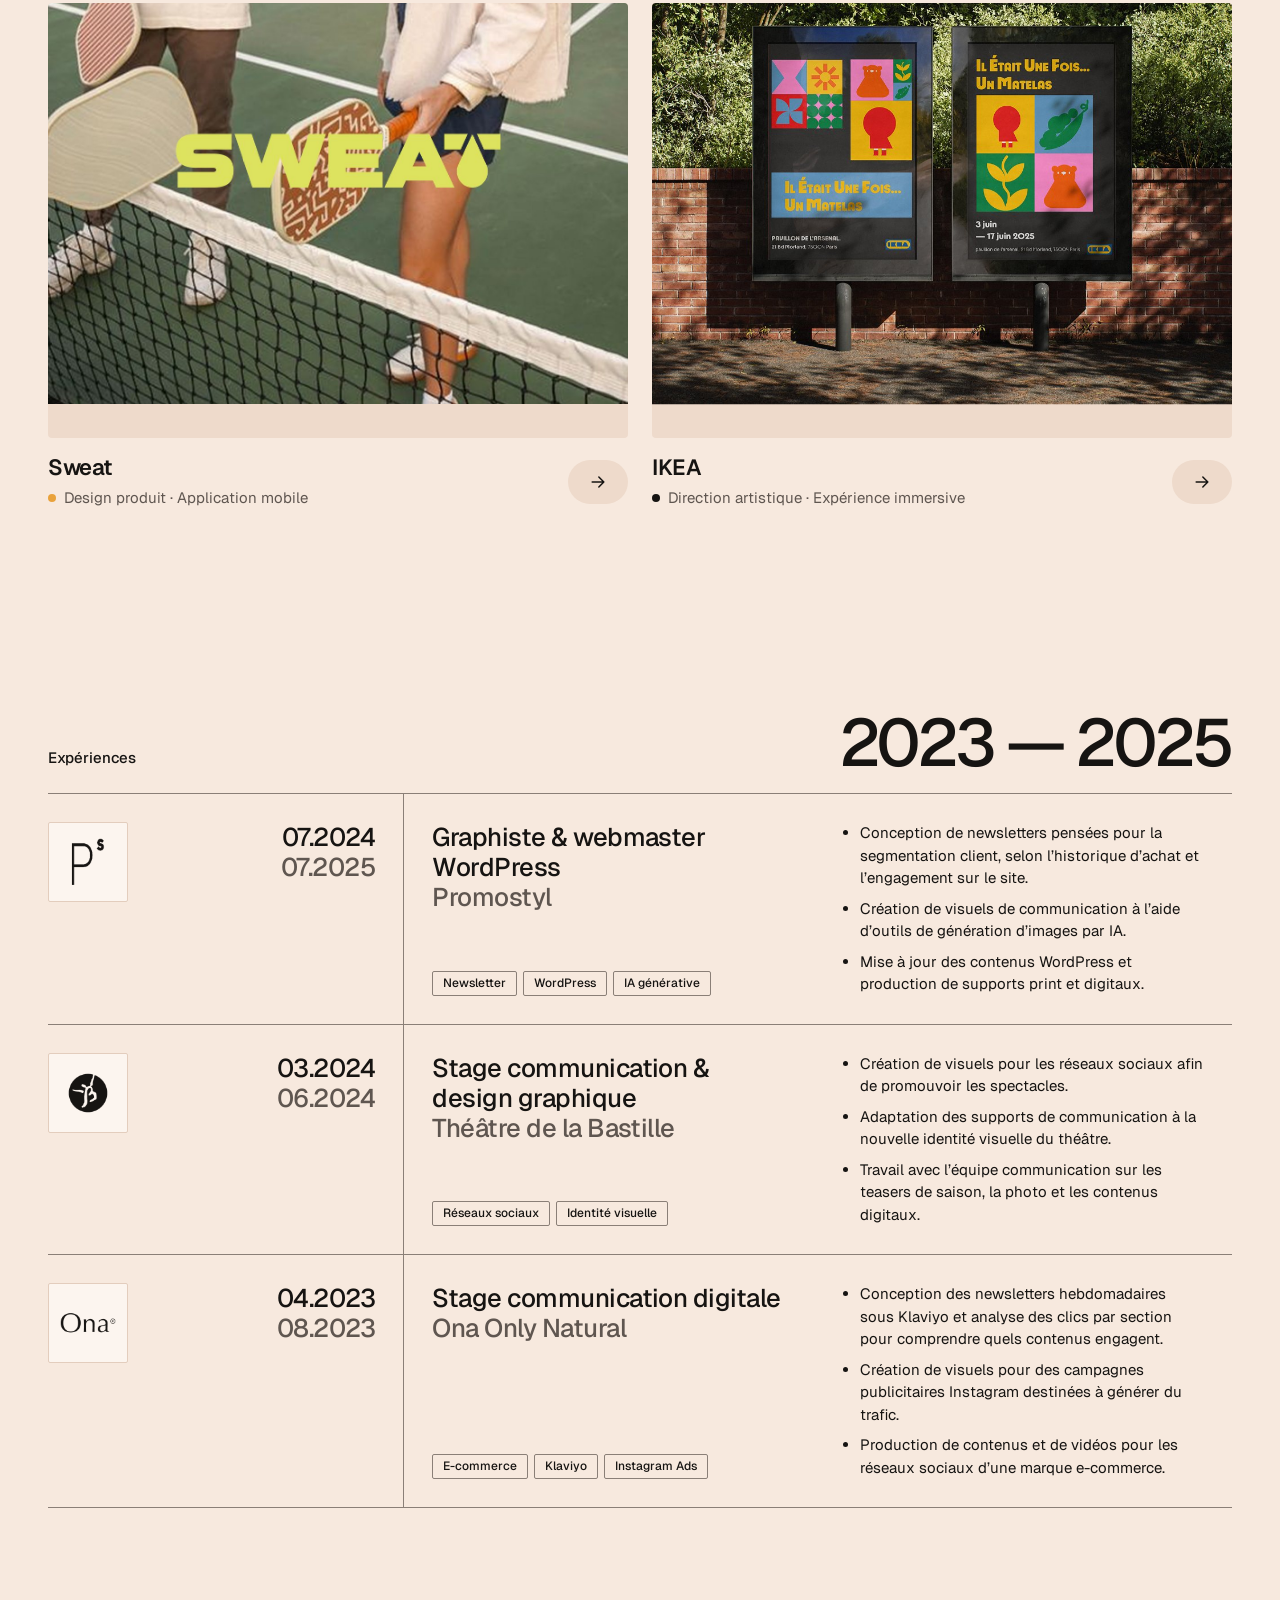
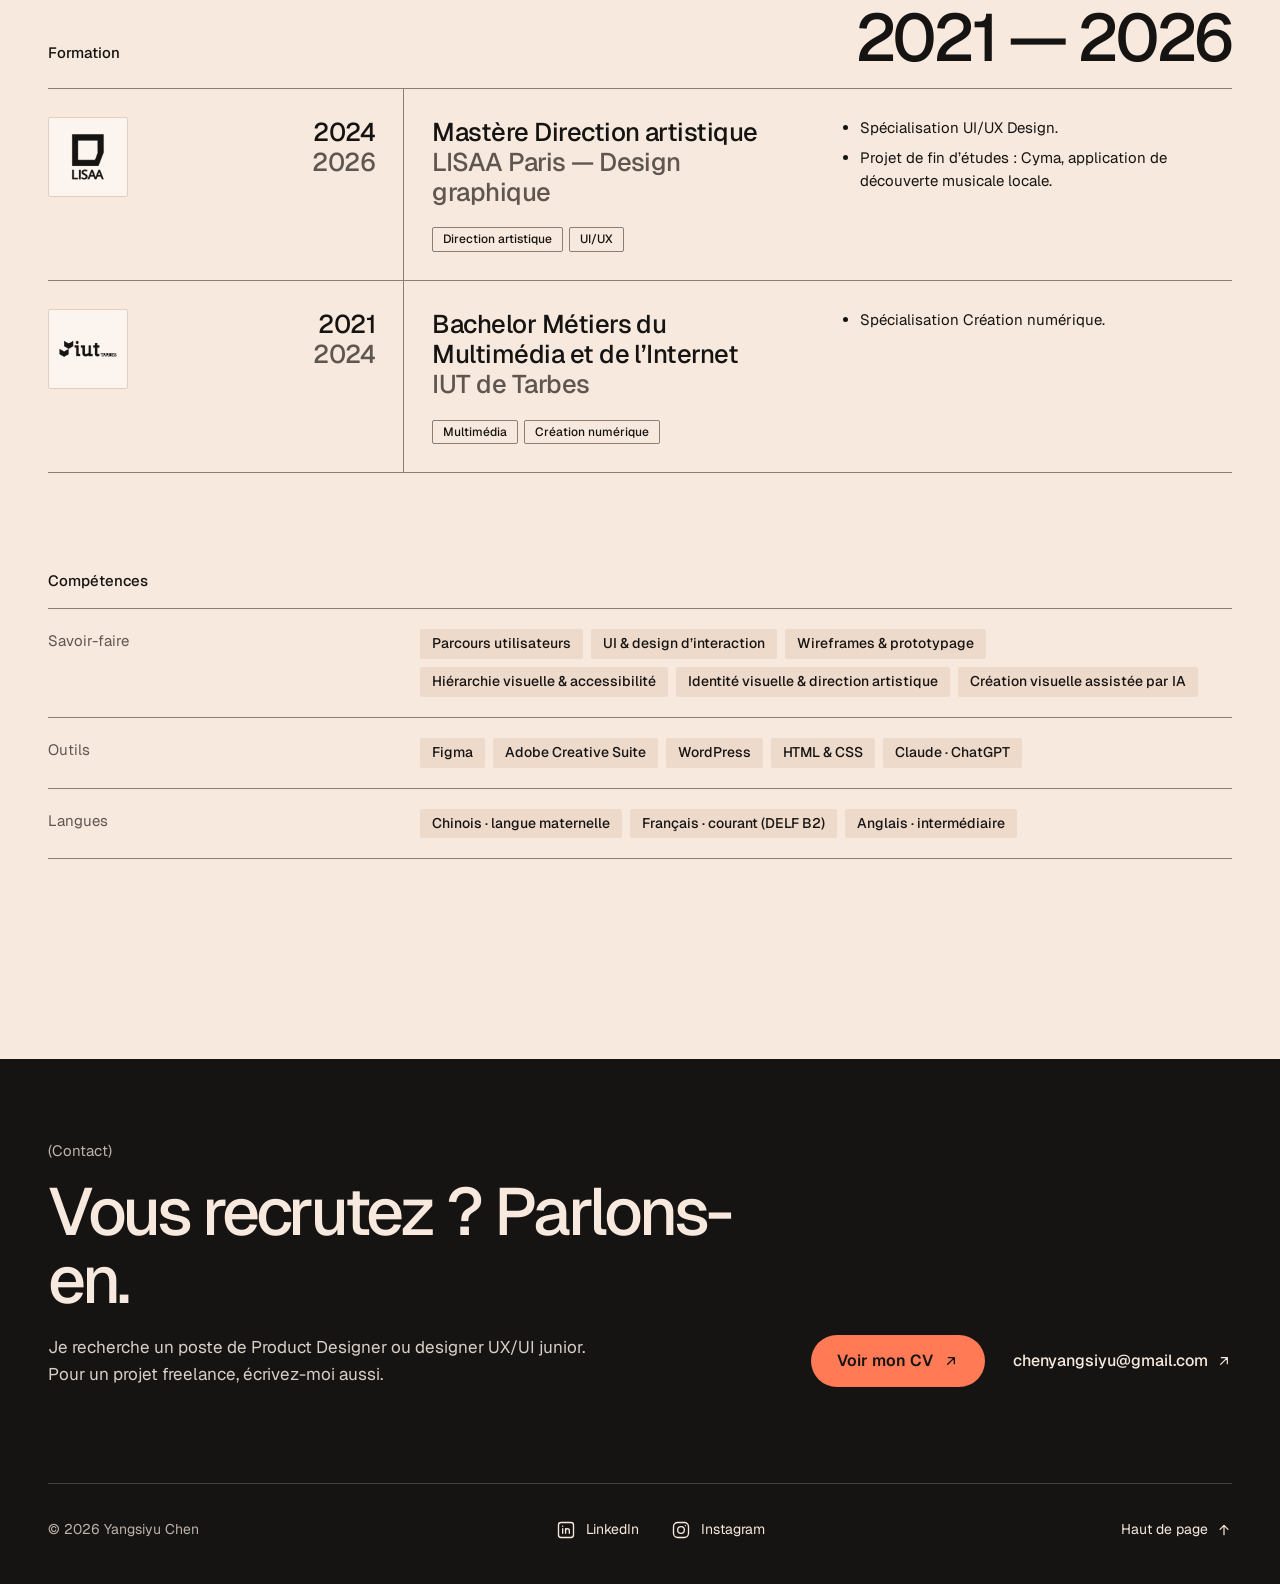
==== commit 7b6f8556: "Add files via upload Update : less space between the top memu and the introduction" ====
--- a/index.html
+++ b/index.html
@@ -45,13 +45,12 @@
 
 <section class="hero mt-hero">
 <div style="min-width: 0; transform: translateY(0.0px); opacity: 1.000" data-hero="">
-<p style="margin: 0 0 32px; display: inline-flex; align-items: center; gap: 10px; padding: 6px 14px; background: #eedacb; border-radius: 999px; font-size: 14px; font-weight: 500"><span aria-hidden="true" style="width: 8px; height: 8px; border-radius: 999px; background: #2e6b66"></span>Disponible · en recherche de poste</p>
 <p style="margin: 0 0 24px; font-size: 19px">Bonjour, je suis Yangsiyu.</p>
 <div class="slogan">
 <h1 class="t-display"><span style="color: #73685f">Je transforme des </span><span style="color: #161412">idées complexes</span><span style="color: #73685f"> en </span><span style="color: #161412">solutions concrètes.</span></h1>
 <p class="t-display slogan-over" aria-hidden="true" style="clip-path: circle(0px at 300px 180px); transition: clip-path .35s cubic-bezier(.2,.7,.2,1)"><span>Je transforme des </span><span>idées complexes</span><span> en </span><span>solutions concrètes.</span></p>
 </div>
-<p style="margin: 40px 0 0; max-width: 520px; font-size: 18px; line-height: 1.5; color: #5f5650">Product &amp; UX/UI designer à Paris, avec une formation en direction artistique. Je cherche un poste de designer junior ; le freelance est aussi bienvenu.</p>
+<p style="margin: 32px 0 0; max-width: 520px; font-size: 18px; line-height: 1.5; color: #5f5650">Product &amp; UX/UI designer à Paris, avec une formation en direction artistique. Je cherche un poste de designer junior ; le freelance est aussi bienvenu.</p>
 <div style="margin-top: 28px; display: flex; flex-wrap: wrap; align-items: center; gap: 12px 32px">
 <a href="assets/cv/CV_Yangsiyu_CHEN_EN.pdf" target="_blank" rel="noopener" class="btn-primary" style="display: inline-flex; align-items: center; gap: 10px; min-height: 48px; padding: 0 24px; border-radius: 999px; background: #d33b1c; color: #ffffff; font-weight: 600; text-decoration: none">Voir mon CV
 <svg width="16" height="16" viewBox="0 0 24 24" fill="none" stroke="currentColor" stroke-width="2" stroke-linecap="round" stroke-linejoin="round" aria-hidden="true"><path d="M7 17L17 7M8 7h9v9"></path></svg></a>
--- a/assets/css/index.css
+++ b/assets/css/index.css
@@ -12,7 +12,9 @@
 [lang="zh-CN"] .t-display{line-height:1.18;letter-spacing:-0.02em}
 [lang="zh-CN"] .t-section{line-height:1.05;letter-spacing:-0.03em}
 [lang="zh-CN"] .t-h1{line-height:1.15;letter-spacing:-0.02em}
-.mt-hero{margin-top:150px}.mt-xl{margin-top:200px}.mt-m{margin-top:96px}
+.mt-hero{margin-top:56px}.mt-xl{margin-top:200px}.mt-m{margin-top:96px}
+.slogan .t-display{font-size:clamp(2.5rem,min(6.4vw,11.5vh),6rem)}
+@media (min-width:641px) and (max-height:820px){.mt-hero{margin-top:32px}}
 .hdr{display:grid;grid-template-columns:auto minmax(0,1fr) auto;grid-template-areas:'logo nav lang';align-items:center;gap:16px 32px;font-size:15px}
 .hdr-logo{grid-area:logo}.hdr-logo img{height:44px}
 .hdr-nav{grid-area:nav;justify-self:center;display:flex;flex-wrap:wrap;gap:8px 28px}
@@ -71,7 +73,7 @@
 .hdr{grid-template-columns:minmax(0,1fr) auto;grid-template-areas:'logo lang' 'nav nav';gap:12px 16px}
 .hdr-logo img{height:36px}
 .hdr-nav{justify-self:stretch;justify-content:space-between;gap:8px 16px;padding-top:12px;border-top:1px solid #e3cdbd}
-.mt-hero{margin-top:72px}.mt-xl{margin-top:120px}.mt-m{margin-top:64px}
+.mt-hero{margin-top:48px}.mt-xl{margin-top:120px}.mt-m{margin-top:64px}
 .foot-in{padding:56px 20px 24px}
 .logo-tile{width:64px;height:64px}
 }
